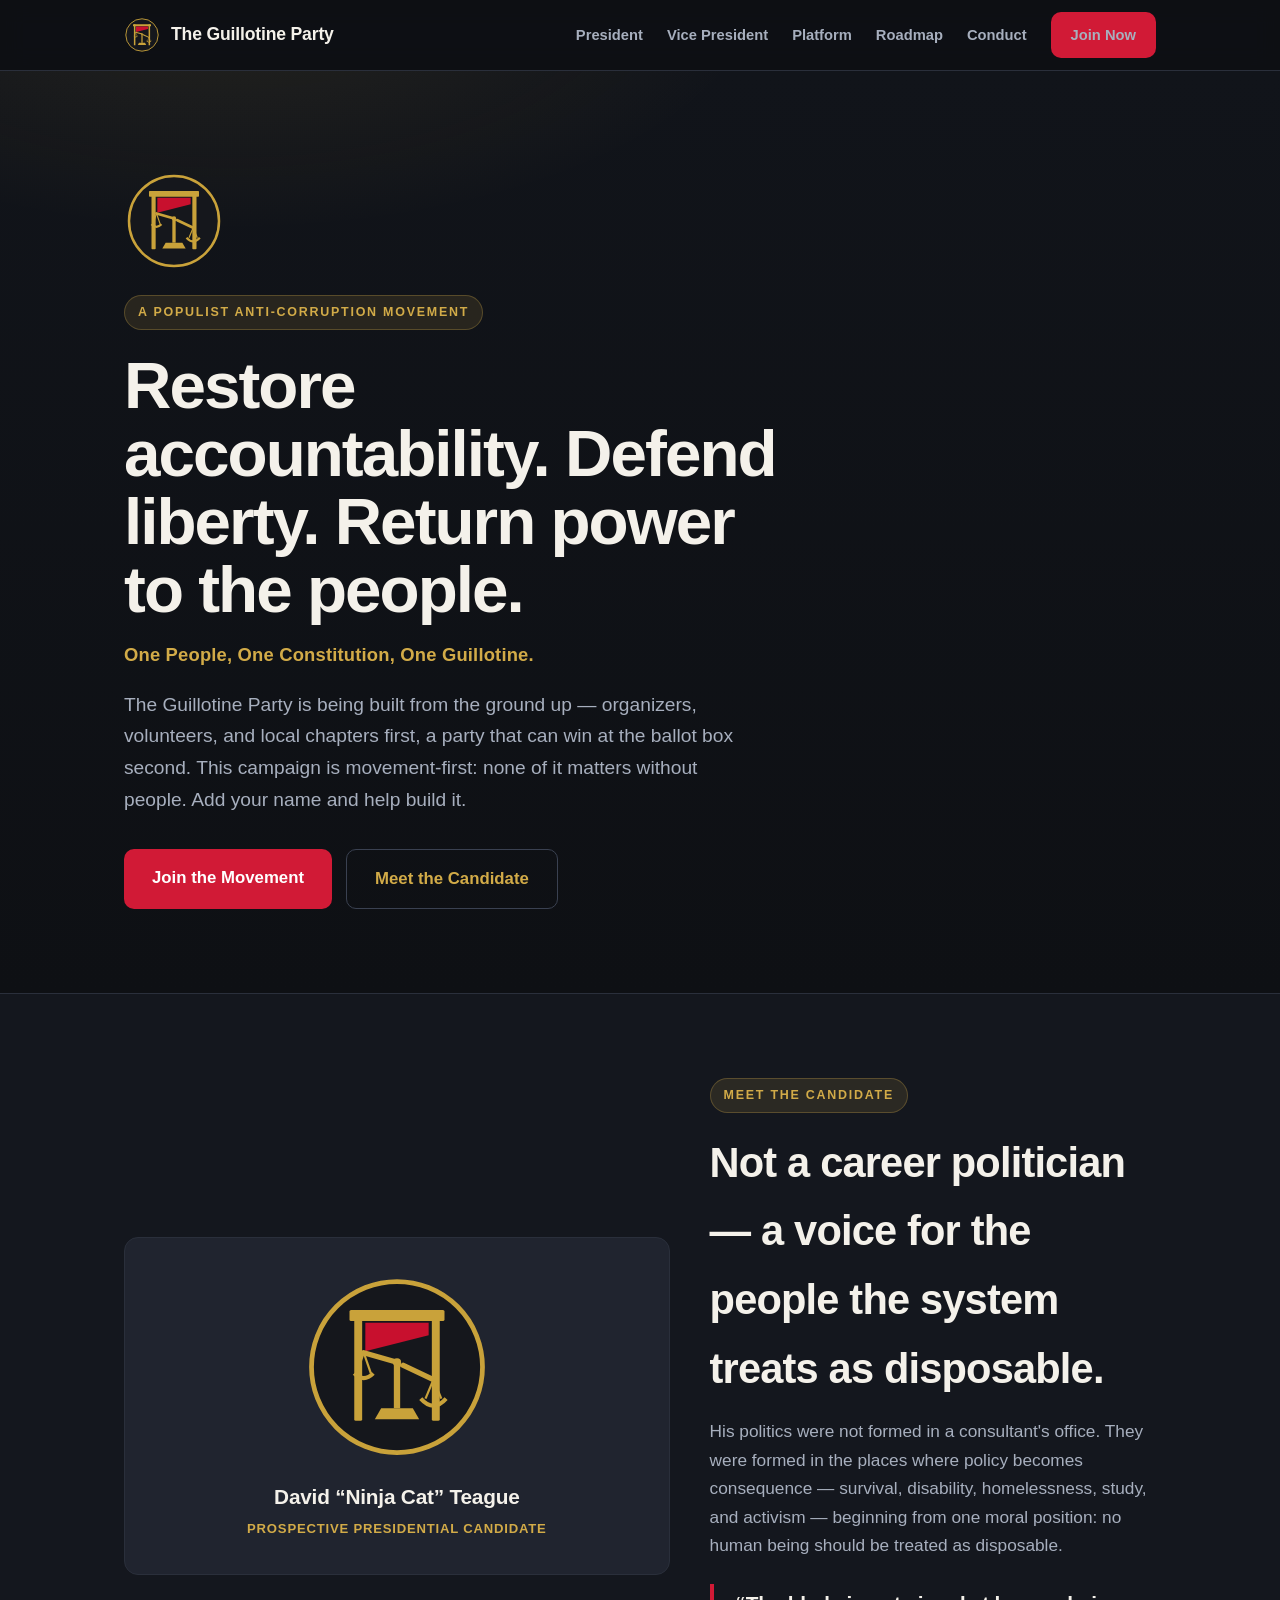
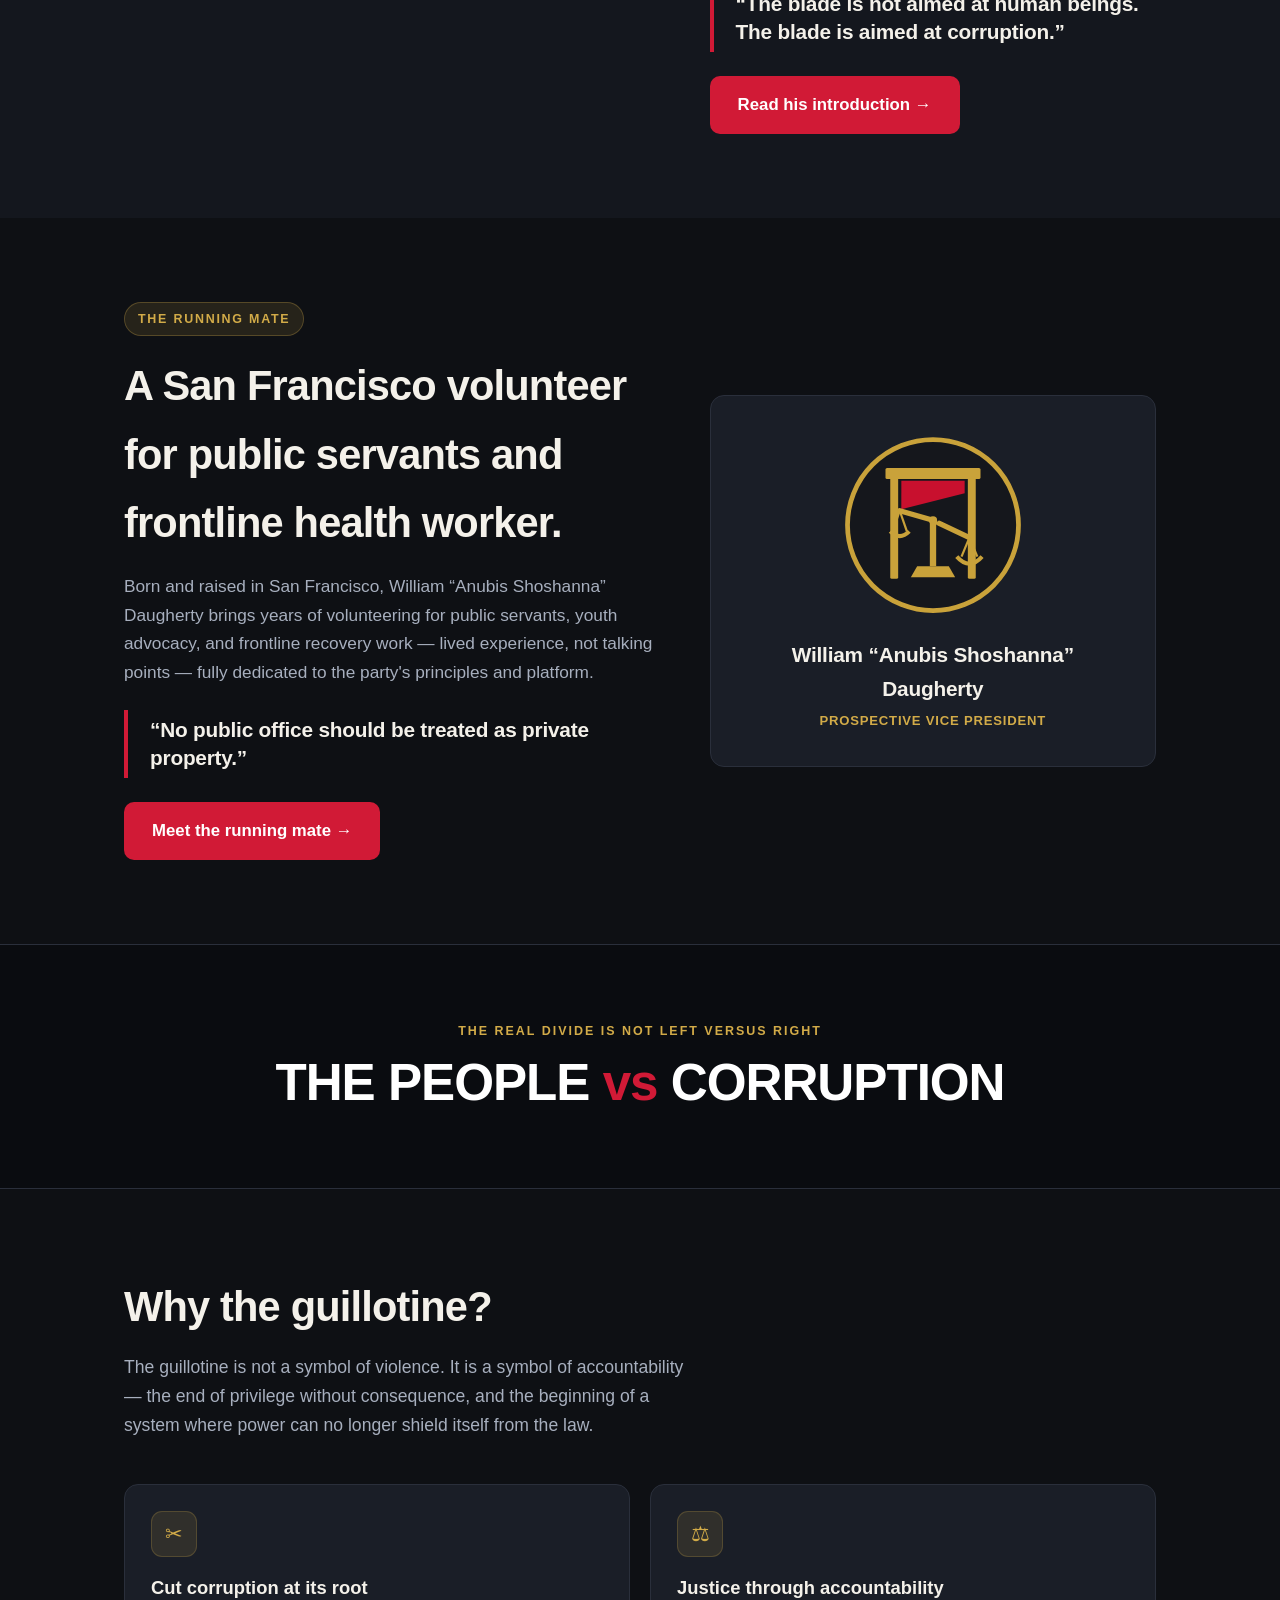
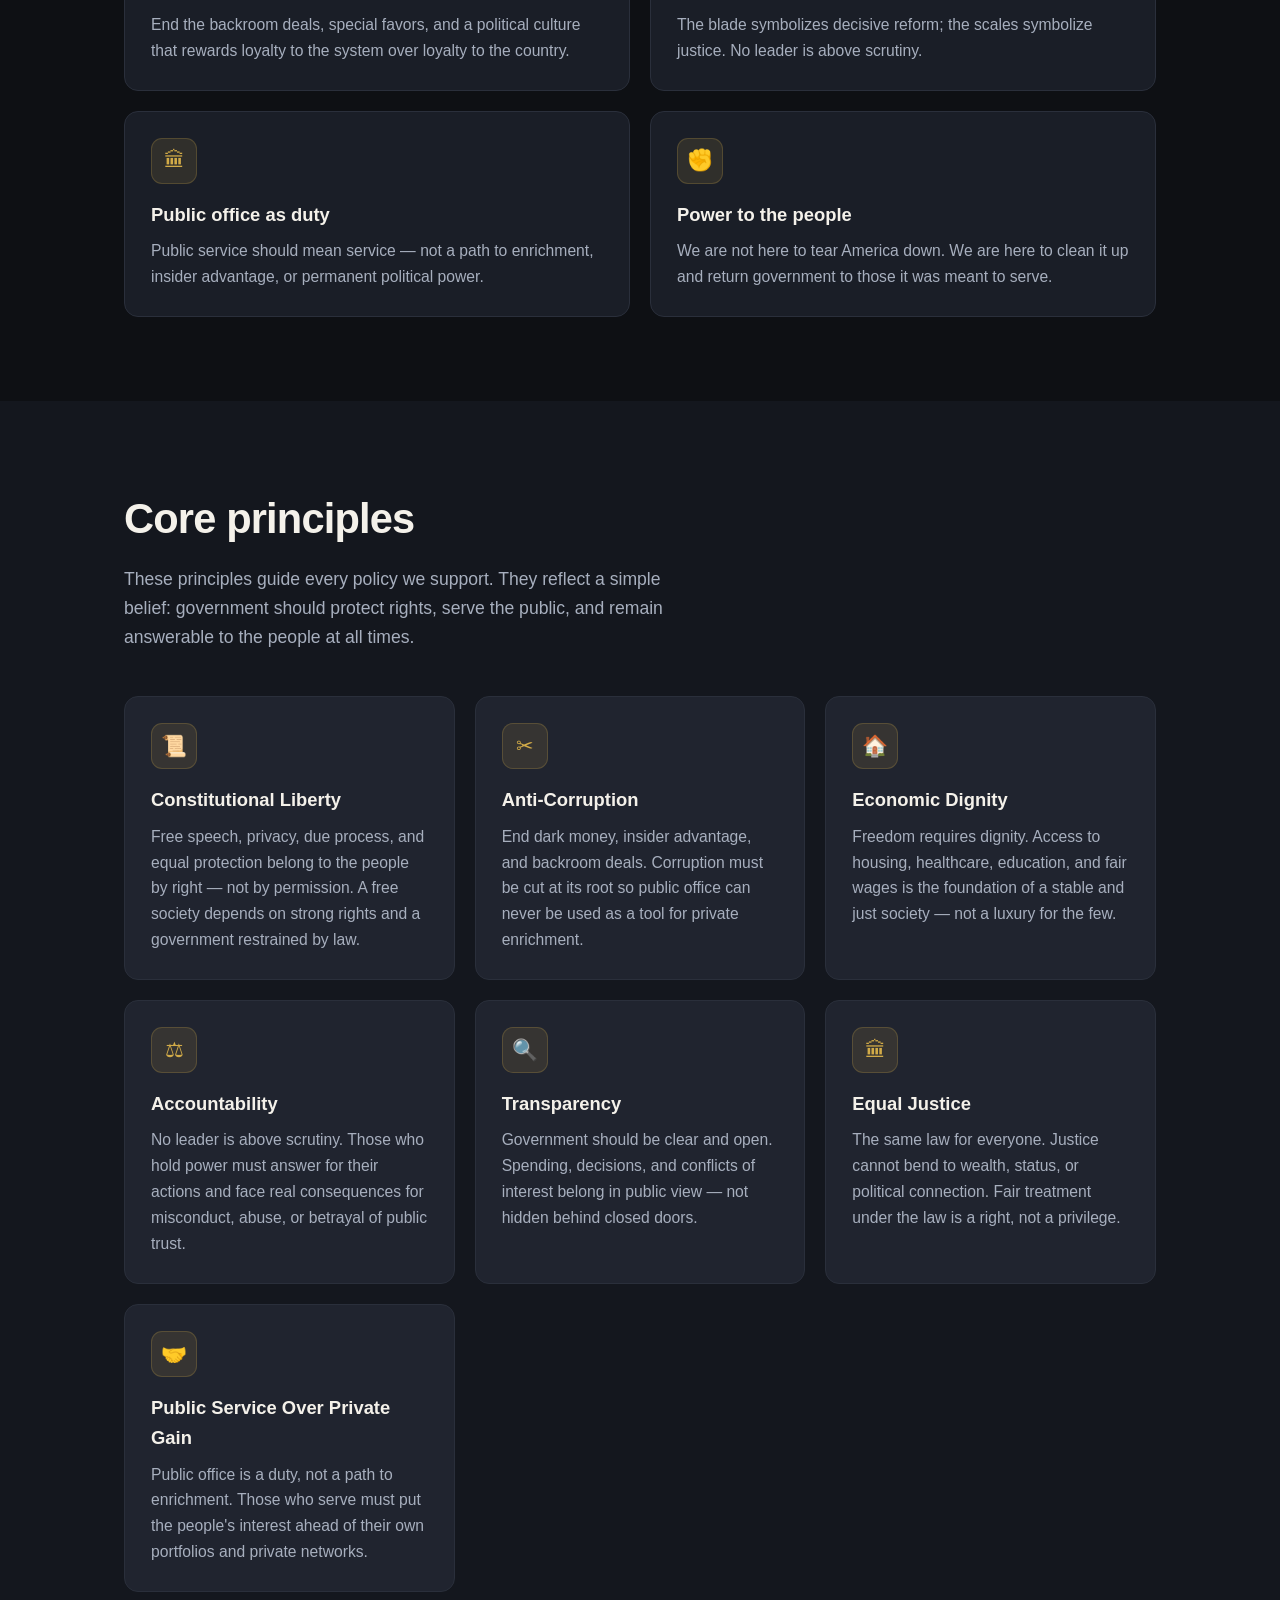
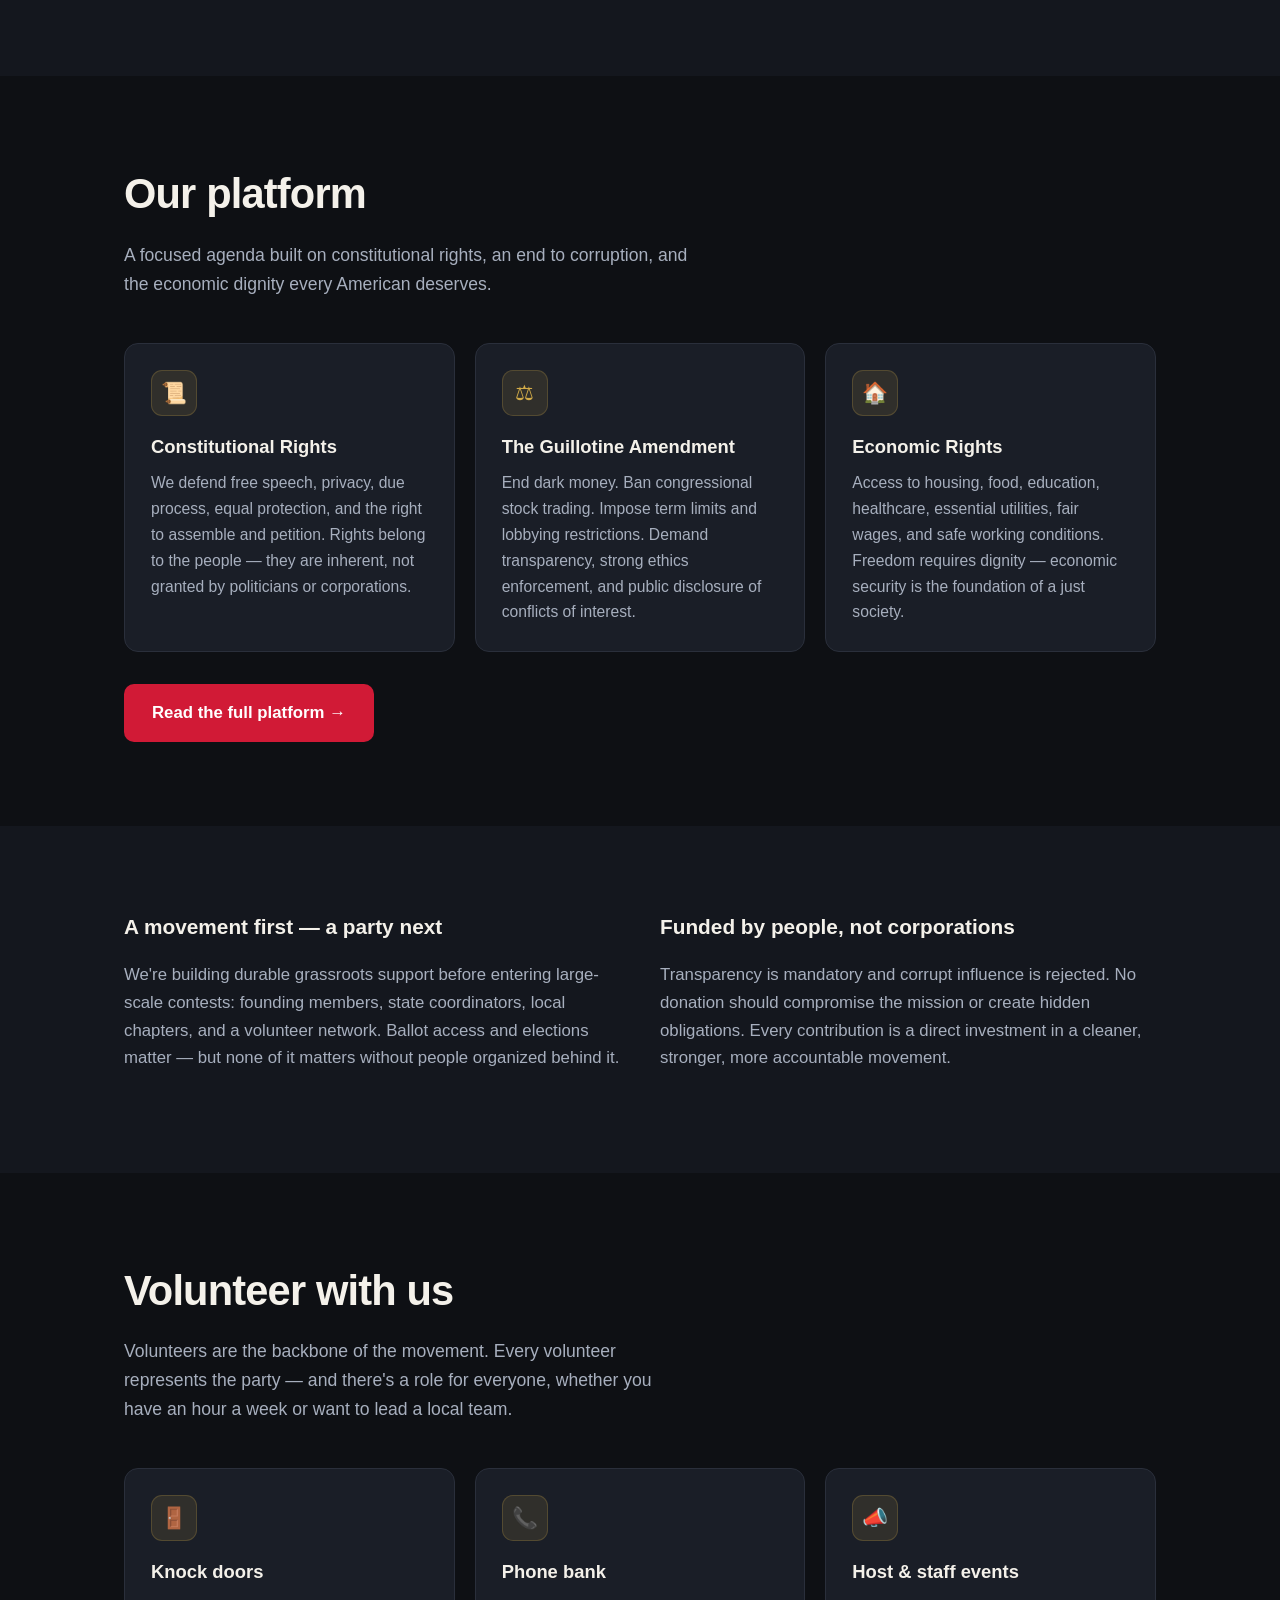
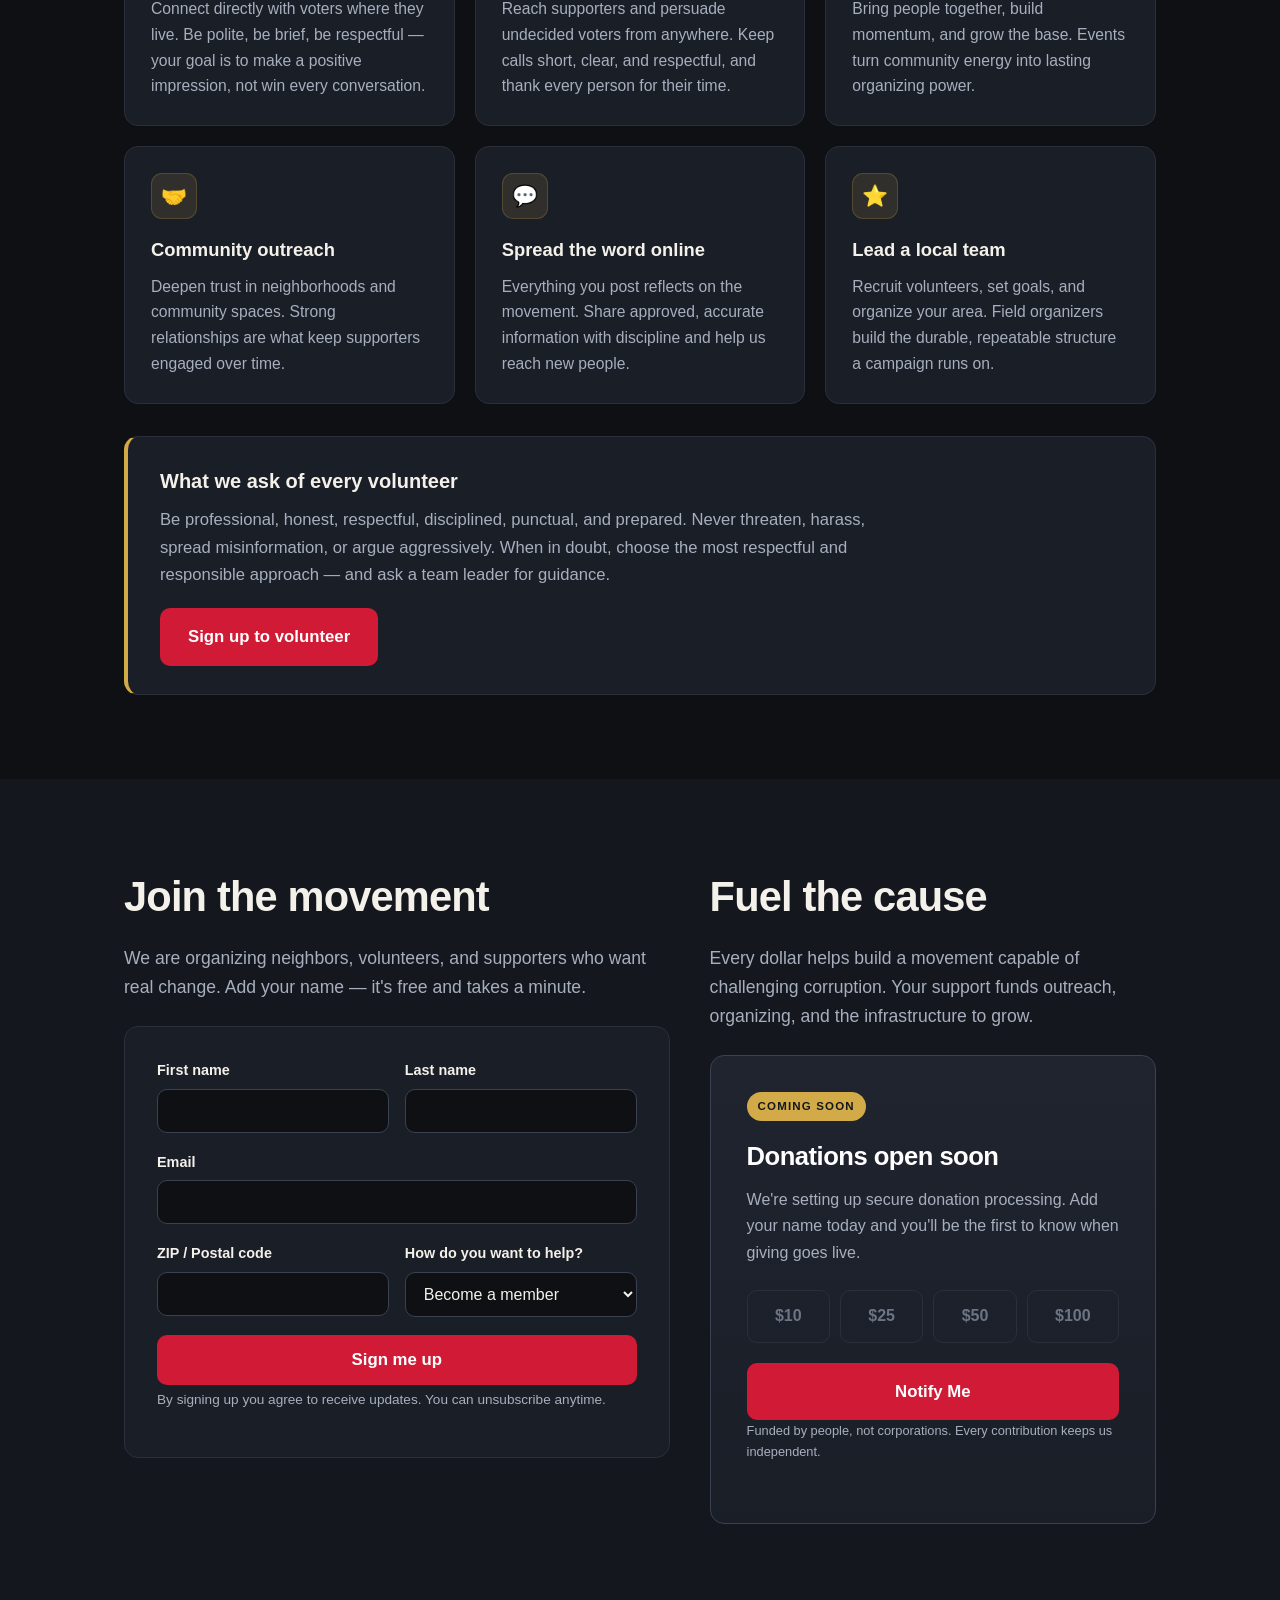
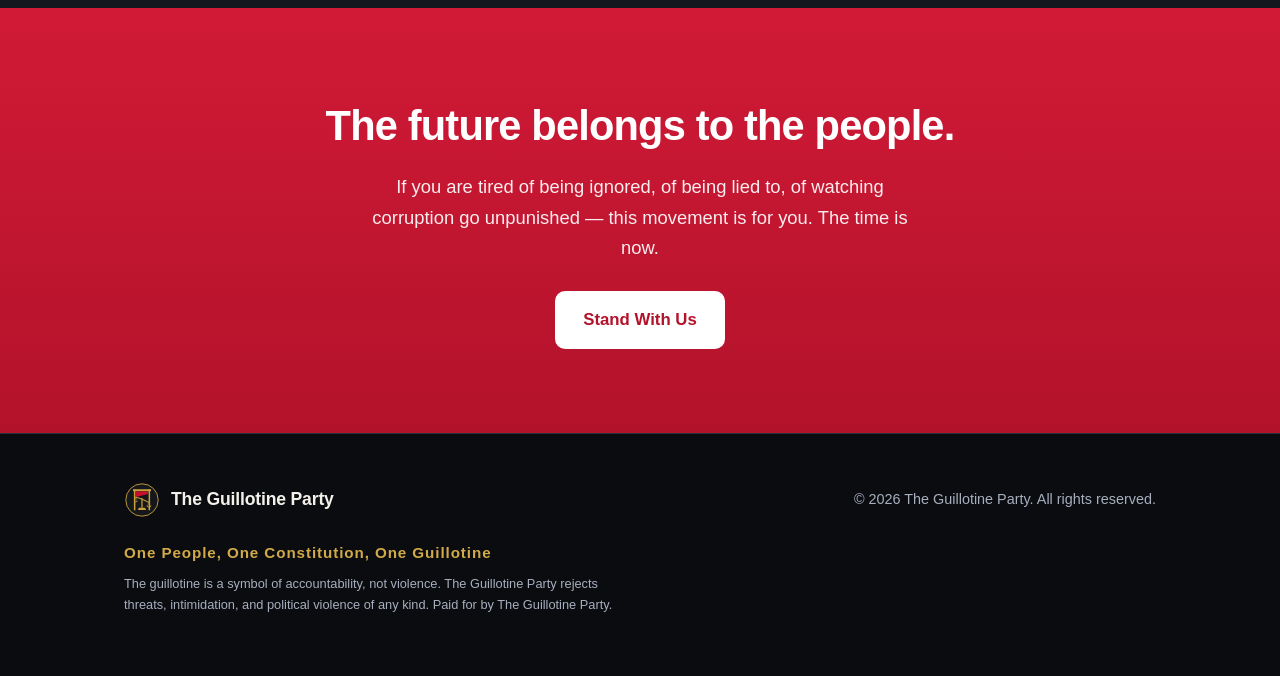
==== index.html @ 25546a57 "Add files via upload" ====
<!DOCTYPE html>
<html lang="en">
<head>
<meta charset="UTF-8" />
<meta name="viewport" content="width=device-width, initial-scale=1.0" />
<title>The Guillotine Party — The People vs Corruption</title>
<meta name="description" content="The Guillotine Party: restoring accountability, liberty, and justice. Join the movement and support the cause." />
<link rel="icon" type="image/svg+xml" href="logo.svg" />
<link rel="stylesheet" href="styles.css" />
</head>
<body>

<header>
  <div class="wrap nav">
    <a href="#top" class="brand"><img class="mark-img" src="logo.png" alt="" onerror="this.onerror=null;this.src='logo.svg'" /> The Guillotine Party</a>
    <nav class="nav-links">
      <a href="candidate.html">President</a>
      <a href="vp.html">Vice President</a>
      <a href="platform.html">Platform</a>
      <a href="roadmap.html">Roadmap</a>
      <a href="conduct.html">Conduct</a>
      <a href="#join" class="btn btn-primary">Join Now</a>
    </nav>
  </div>
</header>

<main id="top">

  <section class="hero">
    <div class="wrap">
      <img class="hero-logo" src="logo.png" alt="The Guillotine Party emblem: guillotine and broken scales of justice" onerror="this.onerror=null;this.src='logo.svg'" />
      <span class="eyebrow">A populist anti-corruption movement</span>
      <h1>Restore accountability. Defend liberty. Return power to the people.</h1>
      <p class="motto">One People, One Constitution, One Guillotine.</p>
      <p class="lead">The Guillotine Party is being built from the ground up — organizers, volunteers, and local chapters first, a party that can win at the ballot box second. This campaign is movement-first: none of it matters without people. Add your name and help build it.</p>
      <div class="hero-actions">
        <a href="#join" class="btn btn-primary btn-lg">Join the Movement</a>
        <a href="candidate.html" class="btn btn-ghost btn-lg">Meet the Candidate</a>
      </div>
    </div>
  </section>

  <section id="candidate" class="alt">
    <div class="wrap split" style="align-items: center;">
      <div class="cand-portrait">
        <img src="logo.png" alt="The Guillotine Party emblem" class="cand-emblem" onerror="this.onerror=null;this.src='logo.svg'" />
        <div class="cand-name">David &ldquo;Ninja Cat&rdquo; Teague</div>
        <div class="cand-role">Prospective Presidential Candidate</div>
      </div>
      <div>
        <span class="eyebrow">Meet the candidate</span>
        <h2 style="font-size: clamp(1.8rem,4vw,2.6rem); letter-spacing:-0.02em; margin:16px 0 14px;">Not a career politician — a voice for the people the system treats as disposable.</h2>
        <p style="color:var(--muted); font-size:1.08rem; margin:0 0 18px;">His politics were not formed in a consultant's office. They were formed in the places where policy becomes consequence — survival, disability, homelessness, study, and activism — beginning from one moral position: no human being should be treated as disposable.</p>
        <div class="pull">&ldquo;The blade is not aimed at human beings. The blade is aimed at corruption.&rdquo;</div>
        <a href="candidate.html" class="btn btn-primary btn-lg">Read his introduction →</a>
      </div>
    </div>
  </section>

  <section id="runningmate">
    <div class="wrap split" style="align-items: center;">
      <div>
        <span class="eyebrow">The running mate</span>
        <h2 style="font-size: clamp(1.8rem,4vw,2.6rem); letter-spacing:-0.02em; margin:16px 0 14px;">A San Francisco volunteer for public servants and frontline health worker.</h2>
        <p style="color:var(--muted); font-size:1.08rem; margin:0 0 18px;">Born and raised in San Francisco, William &ldquo;Anubis Shoshanna&rdquo; Daugherty brings years of volunteering for public servants, youth advocacy, and frontline recovery work — lived experience, not talking points — fully dedicated to the party's principles and platform.</p>
        <div class="pull">&ldquo;No public office should be treated as private property.&rdquo;</div>
        <a href="vp.html" class="btn btn-primary btn-lg">Meet the running mate →</a>
      </div>
      <div class="cand-portrait">
        <img src="logo.png" alt="The Guillotine Party emblem" class="cand-emblem" onerror="this.onerror=null;this.src='logo.svg'" />
        <div class="cand-name">William &ldquo;Anubis Shoshanna&rdquo; Daugherty</div>
        <div class="cand-role">Prospective Vice President</div>
      </div>
    </div>
  </section>

  <section class="quote-band">
    <div class="wrap">
      <div class="small">The real divide is not left versus right</div>
      <h2>THE PEOPLE <span class="accent">vs</span> CORRUPTION</h2>
    </div>
  </section>

  <section id="about">
    <div class="wrap">
      <div class="section-head">
        <h2>Why the guillotine?</h2>
        <p>The guillotine is not a symbol of violence. It is a symbol of accountability — the end of privilege without consequence, and the beginning of a system where power can no longer shield itself from the law.</p>
      </div>
      <div class="grid cols2">
        <div class="card"><div class="icon">✂</div><h3>Cut corruption at its root</h3><p>End the backroom deals, special favors, and a political culture that rewards loyalty to the system over loyalty to the country.</p></div>
        <div class="card"><div class="icon">⚖</div><h3>Justice through accountability</h3><p>The blade symbolizes decisive reform; the scales symbolize justice. No leader is above scrutiny.</p></div>
        <div class="card"><div class="icon">🏛</div><h3>Public office as duty</h3><p>Public service should mean service — not a path to enrichment, insider advantage, or permanent political power.</p></div>
        <div class="card"><div class="icon">✊</div><h3>Power to the people</h3><p>We are not here to tear America down. We are here to clean it up and return government to those it was meant to serve.</p></div>
      </div>
    </div>
  </section>

  <section id="principles" class="alt">
    <div class="wrap">
      <div class="section-head">
        <h2>Core principles</h2>
        <p>These principles guide every policy we support. They reflect a simple belief: government should protect rights, serve the public, and remain answerable to the people at all times.</p>
      </div>
      <div class="grid">
        <div class="card">
          <div class="icon">📜</div>
          <h3>Constitutional Liberty</h3>
          <p>Free speech, privacy, due process, and equal protection belong to the people by right — not by permission. A free society depends on strong rights and a government restrained by law.</p>
        </div>
        <div class="card">
          <div class="icon">✂</div>
          <h3>Anti-Corruption</h3>
          <p>End dark money, insider advantage, and backroom deals. Corruption must be cut at its root so public office can never be used as a tool for private enrichment.</p>
        </div>
        <div class="card">
          <div class="icon">🏠</div>
          <h3>Economic Dignity</h3>
          <p>Freedom requires dignity. Access to housing, healthcare, education, and fair wages is the foundation of a stable and just society — not a luxury for the few.</p>
        </div>
        <div class="card">
          <div class="icon">⚖</div>
          <h3>Accountability</h3>
          <p>No leader is above scrutiny. Those who hold power must answer for their actions and face real consequences for misconduct, abuse, or betrayal of public trust.</p>
        </div>
        <div class="card">
          <div class="icon">🔍</div>
          <h3>Transparency</h3>
          <p>Government should be clear and open. Spending, decisions, and conflicts of interest belong in public view — not hidden behind closed doors.</p>
        </div>
        <div class="card">
          <div class="icon">🏛</div>
          <h3>Equal Justice</h3>
          <p>The same law for everyone. Justice cannot bend to wealth, status, or political connection. Fair treatment under the law is a right, not a privilege.</p>
        </div>
        <div class="card">
          <div class="icon">🤝</div>
          <h3>Public Service Over Private Gain</h3>
          <p>Public office is a duty, not a path to enrichment. Those who serve must put the people's interest ahead of their own portfolios and private networks.</p>
        </div>
      </div>
    </div>
  </section>

  <section id="platform">
    <div class="wrap">
      <div class="section-head">
        <h2>Our platform</h2>
        <p>A focused agenda built on constitutional rights, an end to corruption, and the economic dignity every American deserves.</p>
      </div>
      <div class="grid">
        <div class="card">
          <div class="icon">📜</div>
          <h3>Constitutional Rights</h3>
          <p>We defend free speech, privacy, due process, equal protection, and the right to assemble and petition. Rights belong to the people — they are inherent, not granted by politicians or corporations.</p>
        </div>
        <div class="card">
          <div class="icon">⚖</div>
          <h3>The Guillotine Amendment</h3>
          <p>End dark money. Ban congressional stock trading. Impose term limits and lobbying restrictions. Demand transparency, strong ethics enforcement, and public disclosure of conflicts of interest.</p>
        </div>
        <div class="card">
          <div class="icon">🏠</div>
          <h3>Economic Rights</h3>
          <p>Access to housing, food, education, healthcare, essential utilities, fair wages, and safe working conditions. Freedom requires dignity — economic security is the foundation of a just society.</p>
        </div>
      </div>
      <div style="margin-top: 32px;">
        <a href="platform.html" class="btn btn-primary btn-lg">Read the full platform →</a>
      </div>
    </div>
  </section>

  <section class="alt">
    <div class="wrap">
      <div class="lead-grid">
        <div>
          <h3>A movement first — a party next</h3>
          <p>We're building durable grassroots support before entering large-scale contests: founding members, state coordinators, local chapters, and a volunteer network. Ballot access and elections matter — but none of it matters without people organized behind it.</p>
        </div>
        <div>
          <h3>Funded by people, not corporations</h3>
          <p>Transparency is mandatory and corrupt influence is rejected. No donation should compromise the mission or create hidden obligations. Every contribution is a direct investment in a cleaner, stronger, more accountable movement.</p>
        </div>
      </div>
    </div>
  </section>

  <section id="volunteer">
    <div class="wrap">
      <div class="section-head">
        <h2>Volunteer with us</h2>
        <p>Volunteers are the backbone of the movement. Every volunteer represents the party — and there's a role for everyone, whether you have an hour a week or want to lead a local team.</p>
      </div>
      <div class="grid">
        <div class="card">
          <div class="icon">🚪</div>
          <h3>Knock doors</h3>
          <p>Connect directly with voters where they live. Be polite, be brief, be respectful — your goal is to make a positive impression, not win every conversation.</p>
        </div>
        <div class="card">
          <div class="icon">📞</div>
          <h3>Phone bank</h3>
          <p>Reach supporters and persuade undecided voters from anywhere. Keep calls short, clear, and respectful, and thank every person for their time.</p>
        </div>
        <div class="card">
          <div class="icon">📣</div>
          <h3>Host & staff events</h3>
          <p>Bring people together, build momentum, and grow the base. Events turn community energy into lasting organizing power.</p>
        </div>
        <div class="card">
          <div class="icon">🤝</div>
          <h3>Community outreach</h3>
          <p>Deepen trust in neighborhoods and community spaces. Strong relationships are what keep supporters engaged over time.</p>
        </div>
        <div class="card">
          <div class="icon">💬</div>
          <h3>Spread the word online</h3>
          <p>Everything you post reflects on the movement. Share approved, accurate information with discipline and help us reach new people.</p>
        </div>
        <div class="card">
          <div class="icon">⭐</div>
          <h3>Lead a local team</h3>
          <p>Recruit volunteers, set goals, and organize your area. Field organizers build the durable, repeatable structure a campaign runs on.</p>
        </div>
      </div>
      <div class="callout">
        <h3>What we ask of every volunteer</h3>
        <p>Be professional, honest, respectful, disciplined, punctual, and prepared. Never threaten, harass, spread misinformation, or argue aggressively. When in doubt, choose the most respectful and responsible approach — and ask a team leader for guidance.</p>
        <a href="#join" class="btn btn-primary btn-lg">Sign up to volunteer</a>
      </div>
    </div>
  </section>

  <section id="join" class="alt">
    <div class="wrap split">

      <div>
        <div class="section-head" style="margin-bottom: 24px;">
          <h2>Join the movement</h2>
          <p>We are organizing neighbors, volunteers, and supporters who want real change. Add your name — it's free and takes a minute.</p>
        </div>
        <form class="form-card" id="signupForm" action="https://formspree.io/f/your-form-id" method="POST">
          <div class="row2">
            <div class="field">
              <label for="firstName">First name</label>
              <input id="firstName" name="firstName" type="text" required />
            </div>
            <div class="field">
              <label for="lastName">Last name</label>
              <input id="lastName" name="lastName" type="text" required />
            </div>
          </div>
          <div class="field">
            <label for="email">Email</label>
            <input id="email" name="email" type="email" required />
          </div>
          <div class="row2">
            <div class="field">
              <label for="zip">ZIP / Postal code</label>
              <input id="zip" name="zip" type="text" />
            </div>
            <div class="field">
              <label for="involvement">How do you want to help?</label>
              <select id="involvement" name="involvement">
                <option value="member">Become a member</option>
                <option value="volunteer">Volunteer</option>
                <option value="organizer">Organize locally</option>
                <option value="candidate">Run as a candidate</option>
                <option value="updates">Just keep me updated</option>
              </select>
            </div>
          </div>
          <button type="submit" class="btn btn-primary btn-lg" style="width:100%;">Sign me up</button>
          <p class="form-note">By signing up you agree to receive updates. You can unsubscribe anytime.</p>
          <div class="success" id="formSuccess">✓ Thanks for joining the movement! We'll be in touch soon.</div>
        </form>
      </div>

      <div id="donate">
        <div class="section-head" style="margin-bottom: 24px;">
          <h2>Fuel the cause</h2>
          <p>Every dollar helps build a movement capable of challenging corruption. Your support funds outreach, organizing, and the infrastructure to grow.</p>
        </div>
        <div class="donate-panel">
          <span class="soon-badge">Coming soon</span>
          <h3>Donations open soon</h3>
          <p>We're setting up secure donation processing. Add your name today and you'll be the first to know when giving goes live.</p>
          <div class="amounts">
            <span>$10</span>
            <span>$25</span>
            <span>$50</span>
            <span>$100</span>
          </div>
          <a href="#join" class="btn btn-primary btn-lg">Notify Me</a>
          <p class="donate-small">Funded by people, not corporations. Every contribution keeps us independent.</p>
        </div>
      </div>

    </div>
  </section>

  <section class="band">
    <div class="wrap">
      <h2>The future belongs to the people.</h2>
      <p>If you are tired of being ignored, of being lied to, of watching corruption go unpunished — this movement is for you. The time is now.</p>
      <a href="#join" class="btn btn-primary btn-lg">Stand With Us</a>
    </div>
  </section>

</main>

<footer>
  <div class="wrap">
    <div class="foot">
      <a href="#top" class="brand" style="text-decoration:none;"><img class="mark-img" src="logo.png" alt="" onerror="this.onerror=null;this.src='logo.svg'" /> The Guillotine Party</a>
      <div>© <span id="year"></span> The Guillotine Party. All rights reserved.</div>
    </div>
    <p class="official-line">One People, One Constitution, One Guillotine</p>
    <p class="disclaimer">The guillotine is a symbol of accountability, not violence. The Guillotine Party rejects threats, intimidation, and political violence of any kind. Paid for by The Guillotine Party.</p>
  </div>
</footer>

<script>
  document.getElementById('year').textContent = new Date().getFullYear();
  var form = document.getElementById('signupForm');
  form.addEventListener('submit', function (e) {
    if (form.action.indexOf('your-form-id') !== -1) {
      e.preventDefault();
      document.getElementById('formSuccess').style.display = 'block';
      form.reset();
    }
  });
</script>

</body>
</html>
---- styles.css ----
:root {
  --bg: #0e1014;
  --bg-alt: #14171e;
  --surface: #1a1e27;
  --surface-2: #20242f;
  --ink: #f4f1ea;
  --muted: #a7afbe;
  --accent: #d11a36;
  --accent-dark: #b3122b;
  --gold: #d2ab48;
  --gold-soft: rgba(210, 171, 72, 0.12);
  --red-soft: rgba(209, 26, 54, 0.14);
  --border: #2a2f3b;
  --border-strong: #3a4151;
  --radius: 14px;
  --shadow: 0 18px 50px rgba(0, 0, 0, 0.5);
  --maxw: 1080px;
  font-family: -apple-system, BlinkMacSystemFont, "Segoe UI", Roboto, Helvetica, Arial, sans-serif;
}
* { box-sizing: border-box; }
html { scroll-behavior: smooth; }
body { margin: 0; color: var(--ink); background: var(--bg); line-height: 1.65; -webkit-font-smoothing: antialiased; }
a { color: inherit; }
.wrap { max-width: var(--maxw); margin: 0 auto; padding: 0 24px; }

/* Header */
header { position: sticky; top: 0; z-index: 50; background: rgba(14, 16, 20, 0.82); backdrop-filter: saturate(160%) blur(12px); border-bottom: 1px solid var(--border); }
.nav { display: flex; align-items: center; justify-content: space-between; height: 70px; }
.brand { display: flex; align-items: center; gap: 11px; font-weight: 800; letter-spacing: -0.01em; font-size: 1.1rem; text-decoration: none; color: var(--ink); }
.mark-img { width: 36px; height: 36px; display: block; }
.nav-links { display: flex; gap: 24px; align-items: center; }
.nav-links a { text-decoration: none; color: var(--muted); font-weight: 600; font-size: 0.92rem; transition: color .15s ease; }
.nav-links a:hover { color: var(--ink); }
.nav-links a.active { color: var(--gold); }
.btn { display: inline-block; border: none; cursor: pointer; text-decoration: none; font-weight: 700; font-size: 0.95rem; padding: 11px 20px; border-radius: 10px; transition: transform .08s ease, background .15s ease, box-shadow .15s ease, border-color .15s ease, color .15s ease; }
.btn:active { transform: translateY(1px); }
.btn-primary { background: var(--accent); color: #fff; }
.btn-primary:hover { background: var(--accent-dark); box-shadow: 0 10px 26px rgba(209, 26, 54, 0.32); }
.btn-ghost { background: transparent; color: var(--gold); border: 1px solid var(--border-strong); }
.btn-ghost:hover { border-color: var(--gold); color: var(--gold); }
.btn-lg { padding: 15px 28px; font-size: 1.05rem; }
@media (max-width: 820px) { .nav-links a:not(.btn) { display: none; } }

/* Hero */
.hero { padding: 100px 0 84px; background: radial-gradient(900px 420px at 18% -10%, rgba(210,171,72,0.10), transparent 60%), linear-gradient(180deg, #11141a 0%, var(--bg) 100%); border-bottom: 1px solid var(--border); }
.eyebrow { display: inline-block; font-weight: 700; font-size: 0.78rem; letter-spacing: 0.14em; text-transform: uppercase; color: var(--gold); background: var(--gold-soft); border: 1px solid rgba(210,171,72,0.28); padding: 6px 13px; border-radius: 999px; }
.hero-logo { width: 100px; height: 100px; display: block; margin-bottom: 24px; }
.hero h1 { font-size: clamp(2.5rem, 6vw, 4.1rem); line-height: 1.04; letter-spacing: -0.03em; margin: 22px 0 16px; max-width: 18ch; }
.hero p.motto { font-weight: 800; font-size: 1.15rem; color: var(--gold); margin: 0 0 18px; letter-spacing: 0.01em; }
.hero p.lead { font-size: 1.2rem; color: var(--muted); max-width: 58ch; margin: 0 0 34px; }
.hero-actions { display: flex; gap: 14px; flex-wrap: wrap; }

/* Page hero (subpages) */
.page-hero { padding: 76px 0 60px; background: radial-gradient(800px 360px at 12% -20%, rgba(210,171,72,0.10), transparent 60%), linear-gradient(180deg, #11141a 0%, var(--bg) 100%); border-bottom: 1px solid var(--border); }
.page-hero .eyebrow { margin-bottom: 16px; }
.page-hero h1 { font-size: clamp(2.1rem, 5vw, 3.3rem); line-height: 1.07; letter-spacing: -0.03em; margin: 0 0 14px; max-width: 20ch; }
.page-hero p { font-size: 1.15rem; color: var(--muted); max-width: 62ch; margin: 0; }
.crumb { font-size: 0.9rem; color: var(--muted); margin-bottom: 18px; }
.crumb a { color: var(--gold); text-decoration: none; font-weight: 600; }
.crumb a:hover { text-decoration: underline; }

/* Sections */
section { padding: 84px 0; }
.section-head { max-width: 64ch; margin-bottom: 44px; }
.section-head h2 { font-size: clamp(1.8rem, 4vw, 2.6rem); letter-spacing: -0.02em; margin: 0 0 12px; }
.section-head p { color: var(--muted); font-size: 1.1rem; margin: 0; }
.alt { background: var(--bg-alt); }

/* Banner quote */
.quote-band { background: #0a0c10; border-top: 1px solid var(--border); border-bottom: 1px solid var(--border); color: #fff; text-align: center; padding: 76px 0; }
.quote-band .small { color: var(--gold); font-weight: 700; letter-spacing: 0.16em; text-transform: uppercase; font-size: 0.78rem; }
.quote-band h2 { font-size: clamp(2rem, 5vw, 3.2rem); letter-spacing: -0.02em; margin: 14px 0 0; line-height: 1.1; }
.quote-band .accent { color: var(--accent); }

/* Cards / grids */
.grid { display: grid; grid-template-columns: repeat(3, 1fr); gap: 20px; }
.grid.cols2 { grid-template-columns: repeat(2, 1fr); }
@media (max-width: 820px) { .grid, .grid.cols2 { grid-template-columns: 1fr; } }
.card { background: var(--surface); border: 1px solid var(--border); border-radius: var(--radius); padding: 26px; transition: box-shadow .2s ease, transform .2s ease, border-color .2s ease; }
.alt .card { background: var(--surface-2); }
.card:hover { box-shadow: var(--shadow); transform: translateY(-3px); border-color: var(--border-strong); }
.card .icon { width: 46px; height: 46px; border-radius: 11px; background: var(--gold-soft); color: var(--gold); display: grid; place-items: center; font-size: 1.3rem; margin-bottom: 16px; border: 1px solid rgba(210,171,72,0.22); }
.card h3 { margin: 0 0 8px; font-size: 1.15rem; }
.card p { margin: 0; color: var(--muted); font-size: 0.98rem; }

/* Phases (roadmap) */
.phase { display: grid; grid-template-columns: 60px 1fr; gap: 22px; padding: 30px 0; border-top: 1px solid var(--border); max-width: 820px; }
.phase:first-child { border-top: none; padding-top: 6px; }
.phase .num { width: 56px; height: 56px; border-radius: 13px; background: var(--accent); color: #fff; display: grid; place-items: center; font-weight: 800; font-size: 1.25rem; }
.phase .when { color: var(--gold); font-weight: 700; font-size: 0.82rem; text-transform: uppercase; letter-spacing: 0.07em; margin: 0 0 4px; }
.phase h3 { margin: 0 0 12px; font-size: 1.3rem; letter-spacing: -0.01em; }
@media (max-width: 560px) { .phase { grid-template-columns: 1fr; gap: 12px; } }

/* Reject / standards lists */
.reject { list-style: none; margin: 0; padding: 0; display: grid; gap: 12px; }
.reject li { position: relative; padding: 14px 16px 14px 46px; background: var(--surface); border: 1px solid var(--border); border-left: 4px solid var(--accent); border-radius: 10px; font-weight: 600; font-size: 1.04rem; }
.reject li::before { content: "\2715"; position: absolute; left: 16px; top: 50%; transform: translateY(-50%); color: var(--accent); font-weight: 800; }
.affirm { list-style: none; margin: 0; padding: 0; display: grid; gap: 10px; }
.affirm li { position: relative; padding-left: 30px; font-size: 1.04rem; color: var(--ink); }
.affirm li::before { content: "\2713"; position: absolute; left: 0; top: 0; color: #4cc77f; font-weight: 800; }

/* Experience timeline */
.timeline { border-left: 2px solid var(--border-strong); margin: 4px 0 0; padding: 0; max-width: 760px; }
.timeline .job { position: relative; padding: 0 0 28px 28px; }
.timeline .job:last-child { padding-bottom: 0; }
.timeline .job::before { content: ""; position: absolute; left: -8px; top: 5px; width: 13px; height: 13px; border-radius: 50%; background: var(--accent); box-shadow: 0 0 0 3px var(--bg); }
.alt .timeline .job::before { box-shadow: 0 0 0 3px var(--bg-alt); }
.timeline .role { font-weight: 700; font-size: 1.12rem; margin: 0; color: var(--ink); }
.timeline .org { font-weight: 600; color: var(--gold); }
.timeline .meta { color: var(--muted); font-size: 0.88rem; margin: 3px 0 8px; letter-spacing: 0.01em; }
.timeline .desc { color: var(--muted); font-size: 1.02rem; margin: 0; }

/* Candidate portrait */
.cand-portrait { text-align: center; background: var(--surface); border: 1px solid var(--border); border-radius: var(--radius); padding: 34px; }
.alt .cand-portrait { background: var(--surface-2); }
.cand-emblem { width: 190px; height: 190px; display: block; margin: 0 auto 18px; }
.cand-name { font-weight: 800; font-size: 1.3rem; letter-spacing: -0.01em; }
.cand-role { color: var(--gold); font-weight: 700; font-size: 0.82rem; letter-spacing: 0.06em; text-transform: uppercase; margin-top: 4px; }

/* Callout box */
.callout { margin-top: 32px; background: var(--surface); border: 1px solid var(--border); border-left: 4px solid var(--gold); border-radius: var(--radius); padding: 28px 32px; }
.alt .callout { background: var(--surface-2); }
.callout h3 { margin: 0 0 8px; font-size: 1.25rem; }
.callout p { margin: 0 0 20px; color: var(--muted); font-size: 1.04rem; max-width: 80ch; }

/* Pill list */
.pills { display: flex; flex-wrap: wrap; gap: 10px; }
.pills span { background: var(--surface); border: 1px solid var(--border-strong); border-radius: 999px; padding: 9px 16px; font-weight: 600; font-size: 0.95rem; }
.alt .pills span { background: var(--surface-2); }

/* Two-col text */
.lead-grid { display: grid; grid-template-columns: 1fr 1fr; gap: 40px; }
@media (max-width: 820px) { .lead-grid { grid-template-columns: 1fr; } }
.lead-grid p { color: var(--muted); font-size: 1.05rem; }
.lead-grid h3 { font-size: 1.3rem; margin: 0 0 10px; }

/* Policy prose (platform / candidate pages) */
.policy { max-width: 760px; }
.policy + .policy { margin-top: 18px; }
.policy h2 { font-size: clamp(1.6rem, 3.5vw, 2.2rem); letter-spacing: -0.02em; margin: 0 0 16px; }
.policy h3 { font-size: 1.2rem; margin: 28px 0 10px; }
.policy p { color: var(--muted); font-size: 1.06rem; margin: 0 0 16px; }
.policy .kicker { display: inline-block; font-weight: 700; font-size: 0.74rem; letter-spacing: 0.12em; text-transform: uppercase; color: var(--gold); margin-bottom: 10px; }
.kicker { display: inline-block; font-weight: 700; font-size: 0.74rem; letter-spacing: 0.12em; text-transform: uppercase; color: var(--gold); margin-bottom: 10px; }
.checklist { list-style: none; margin: 0 0 18px; padding: 0; display: grid; gap: 10px; }
.checklist li { position: relative; padding-left: 30px; color: var(--ink); font-size: 1.04rem; }
.checklist li::before { content: "\2696"; position: absolute; left: 0; top: -1px; color: var(--gold); font-size: 1rem; }
.pull { border-left: 4px solid var(--accent); padding: 6px 0 6px 22px; margin: 24px 0; font-size: 1.3rem; font-weight: 700; color: var(--ink); letter-spacing: -0.01em; line-height: 1.35; }

/* Split: Join + Donate */
.split { display: grid; grid-template-columns: 1.1fr 0.9fr; gap: 40px; align-items: start; }
@media (max-width: 900px) { .split { grid-template-columns: 1fr; } }

/* Form */
.form-card { background: var(--surface); border: 1px solid var(--border); border-radius: var(--radius); padding: 32px; }
.field { margin-bottom: 18px; }
.field label { display: block; font-weight: 600; font-size: 0.9rem; margin-bottom: 6px; }
.field input, .field select { width: 100%; padding: 12px 14px; border: 1px solid var(--border-strong); border-radius: 10px; font-size: 1rem; font-family: inherit; background: var(--bg); color: var(--ink); }
.field input::placeholder { color: #6c7585; }
.field input:focus, .field select:focus { outline: 2px solid var(--gold); outline-offset: 0; border-color: transparent; }
.row2 { display: grid; grid-template-columns: 1fr 1fr; gap: 16px; }
@media (max-width: 520px) { .row2 { grid-template-columns: 1fr; } }
.form-note { font-size: 0.85rem; color: var(--muted); margin-top: 4px; }
.success { display: none; background: rgba(76,199,127,0.12); border: 1px solid rgba(76,199,127,0.4); color: #6dd39a; padding: 14px 16px; border-radius: 10px; font-weight: 600; margin-top: 8px; }

/* Donate panel */
.donate-panel { background: linear-gradient(180deg, var(--surface-2), var(--surface)); color: #fff; border: 1px solid var(--border-strong); border-radius: var(--radius); padding: 36px; }
.donate-panel h3 { font-size: 1.6rem; margin: 0 0 10px; letter-spacing: -0.02em; }
.donate-panel p { color: var(--muted); margin: 0 0 24px; }
.amounts { display: flex; gap: 10px; flex-wrap: wrap; margin-bottom: 20px; }
.amounts a { flex: 1 1 auto; text-align: center; min-width: 70px; padding: 12px 8px; border: 1px solid var(--border-strong); border-radius: 10px; text-decoration: none; font-weight: 700; color: #fff; transition: background .15s ease; }
.amounts a:hover { background: rgba(255,255,255,0.08); }
.amounts span { flex: 1 1 auto; text-align: center; min-width: 70px; padding: 12px 8px; border: 1px solid var(--border); border-radius: 10px; font-weight: 700; color: #6c7585; }
.soon-badge { display: inline-block; background: var(--gold); color: #15171c; font-weight: 800; font-size: 0.72rem; letter-spacing: 0.1em; text-transform: uppercase; padding: 5px 11px; border-radius: 999px; margin-bottom: 14px; }
.donate-panel .btn-primary { width: 100%; text-align: center; }
.donate-small { font-size: 0.8rem; color: var(--muted); margin-top: 14px; }

/* CTA band */
.band { background: linear-gradient(180deg, var(--accent), var(--accent-dark)); color: #fff; text-align: center; }
.band h2 { font-size: clamp(1.8rem, 4vw, 2.6rem); margin: 0 0 12px; letter-spacing: -0.02em; }
.band p { color: rgba(255,255,255,0.92); font-size: 1.15rem; margin: 0 0 28px; max-width: 56ch; margin-left: auto; margin-right: auto; }
.band .btn-primary { background: #fff; color: var(--accent-dark); }
.band .btn-primary:hover { background: #f4f1ea; box-shadow: 0 10px 26px rgba(0,0,0,0.28); }

/* Footer */
footer { background: #0a0c10; border-top: 1px solid var(--border); padding: 48px 0; }
.foot { display: flex; justify-content: space-between; align-items: center; gap: 16px; flex-wrap: wrap; color: var(--muted); font-size: 0.9rem; }
.foot .brand { color: var(--ink); }
.official-line { color: var(--gold); font-weight: 700; letter-spacing: 0.06em; font-size: 0.95rem; margin: 22px 0 0; }
.disclaimer { color: var(--muted); font-size: 0.8rem; margin-top: 8px; max-width: 70ch; }
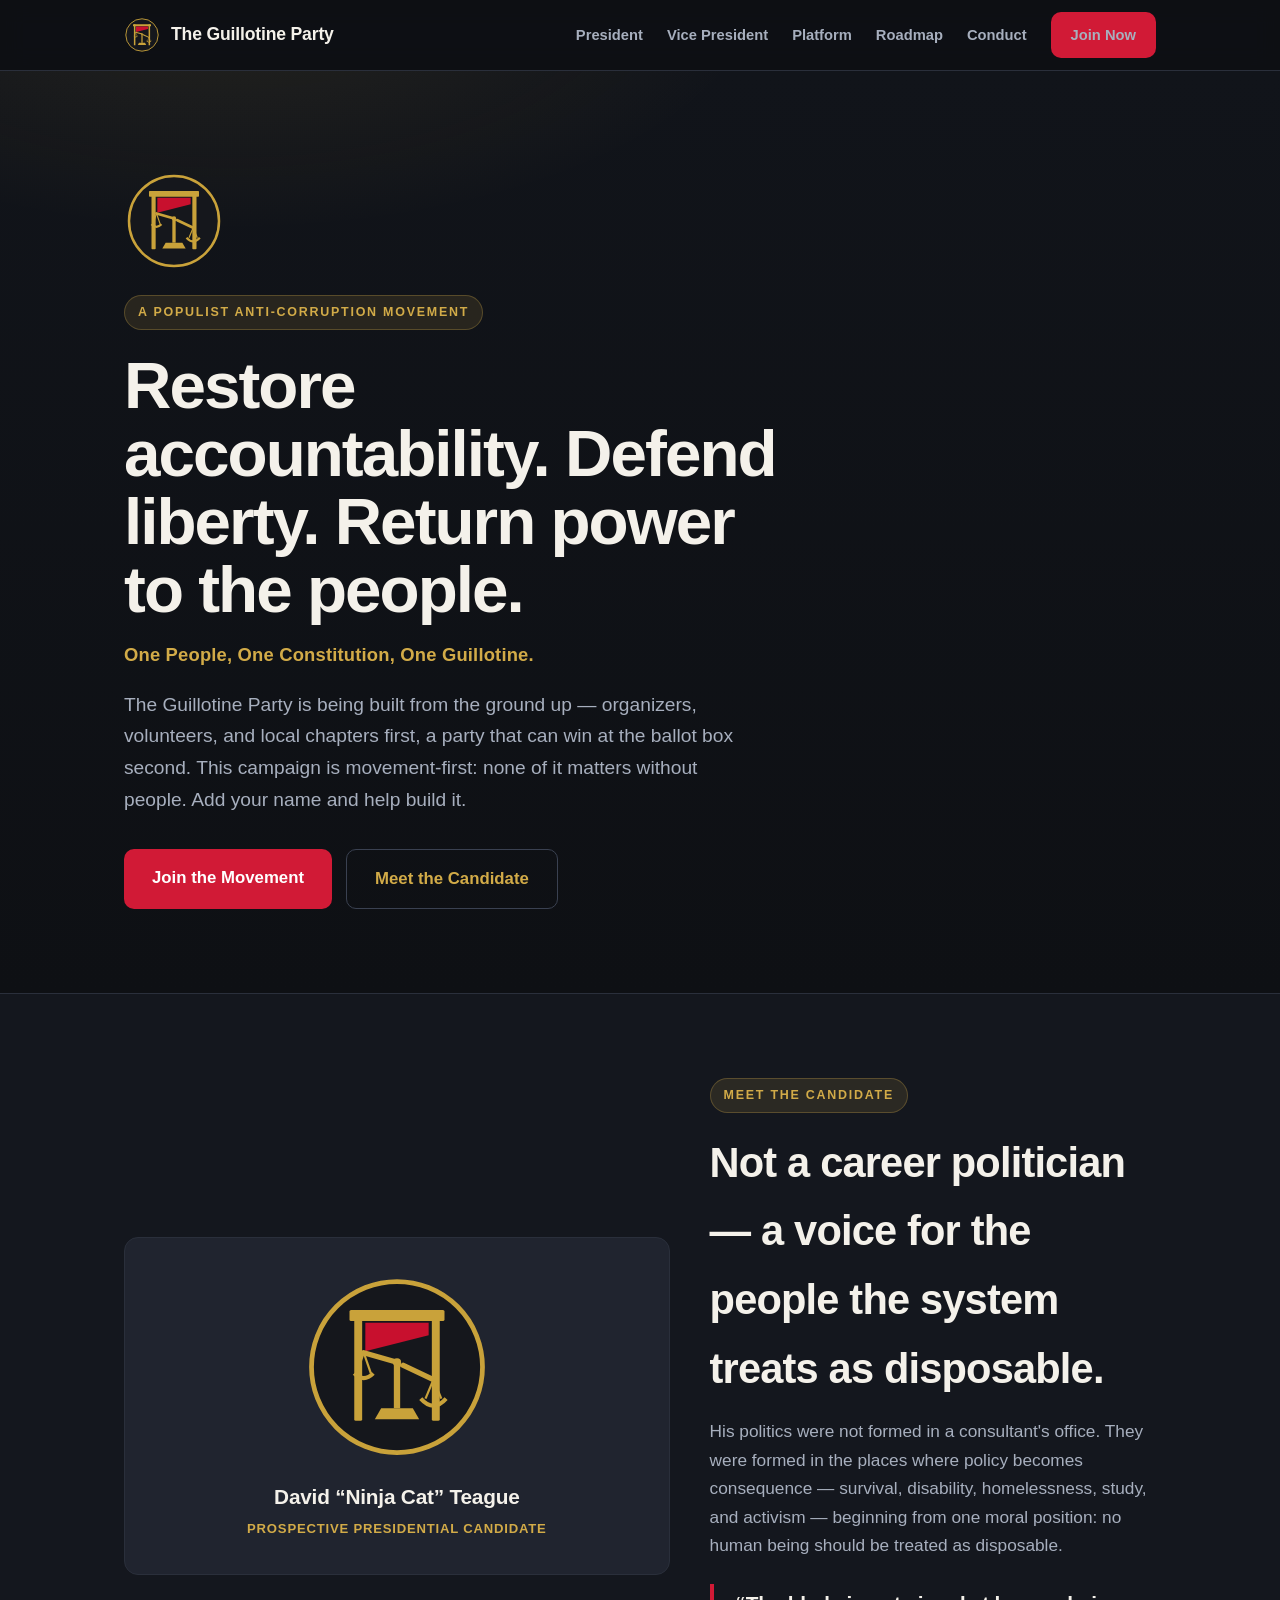
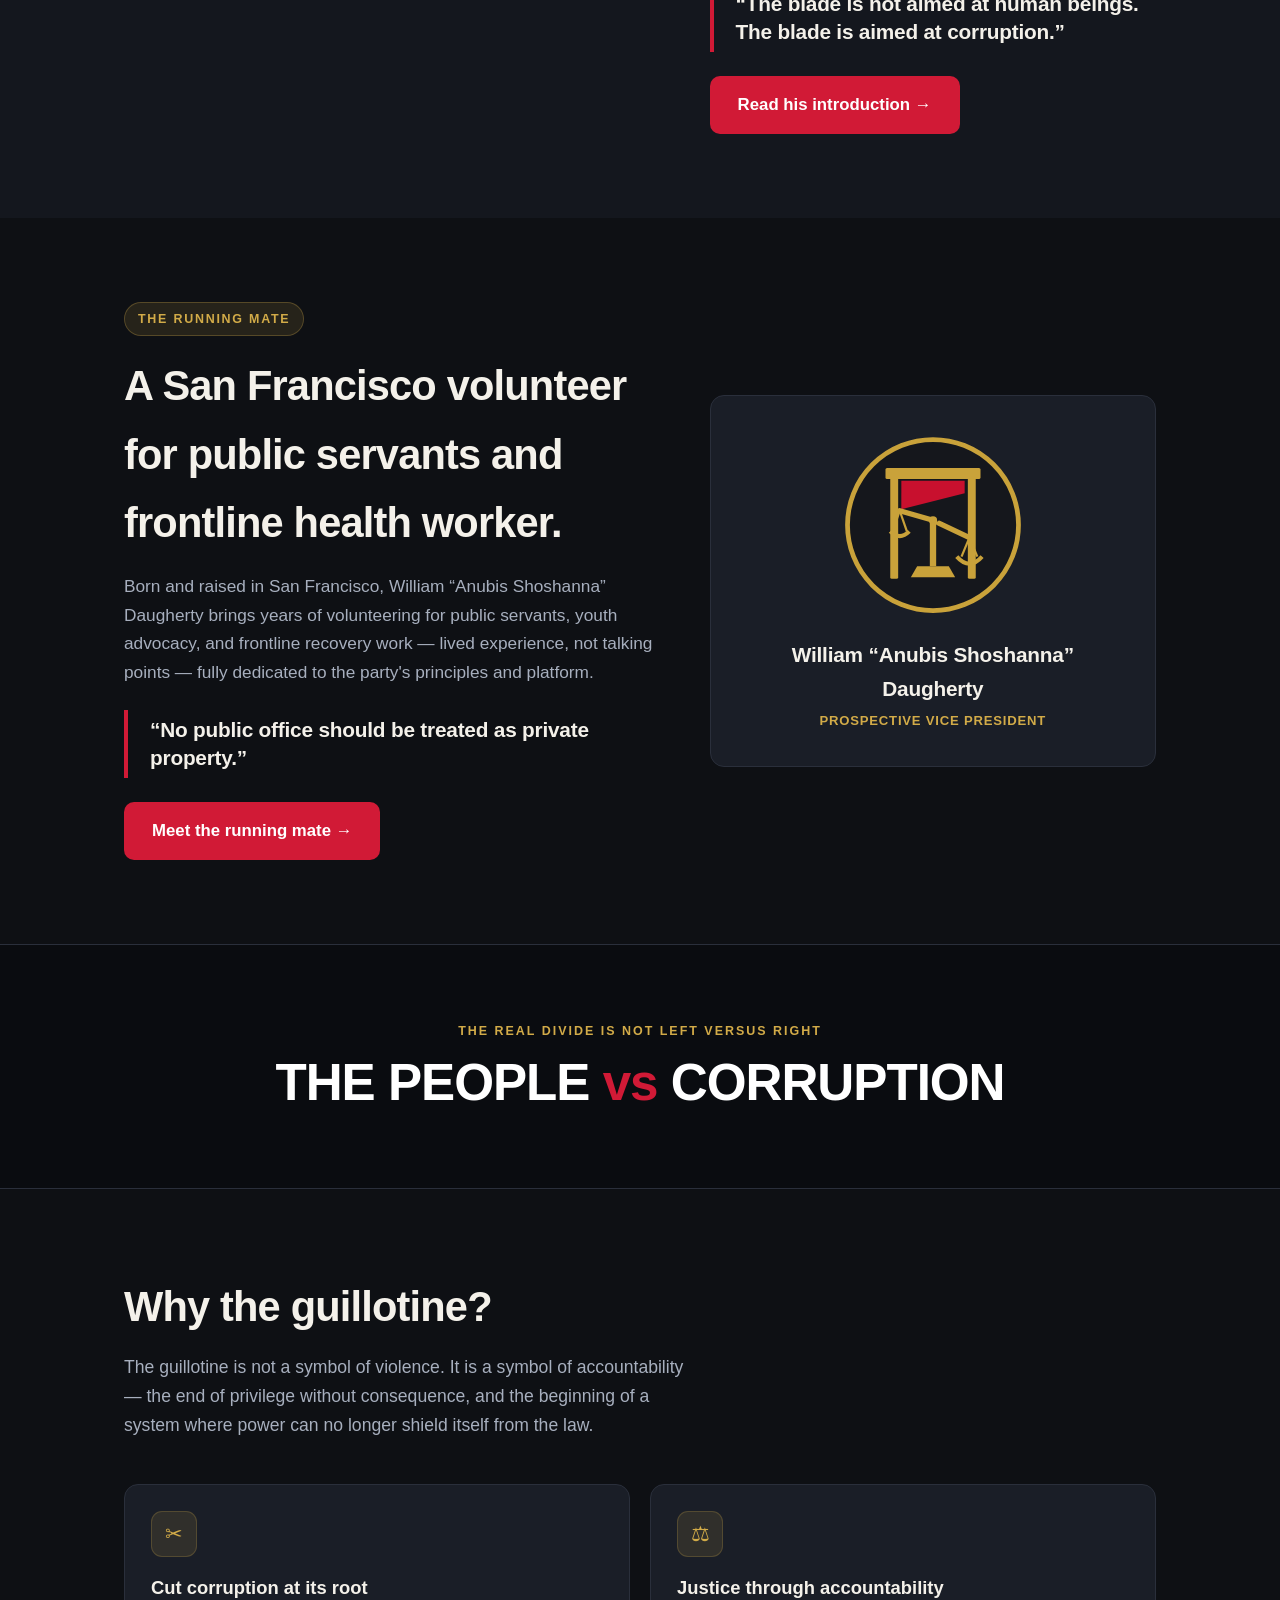
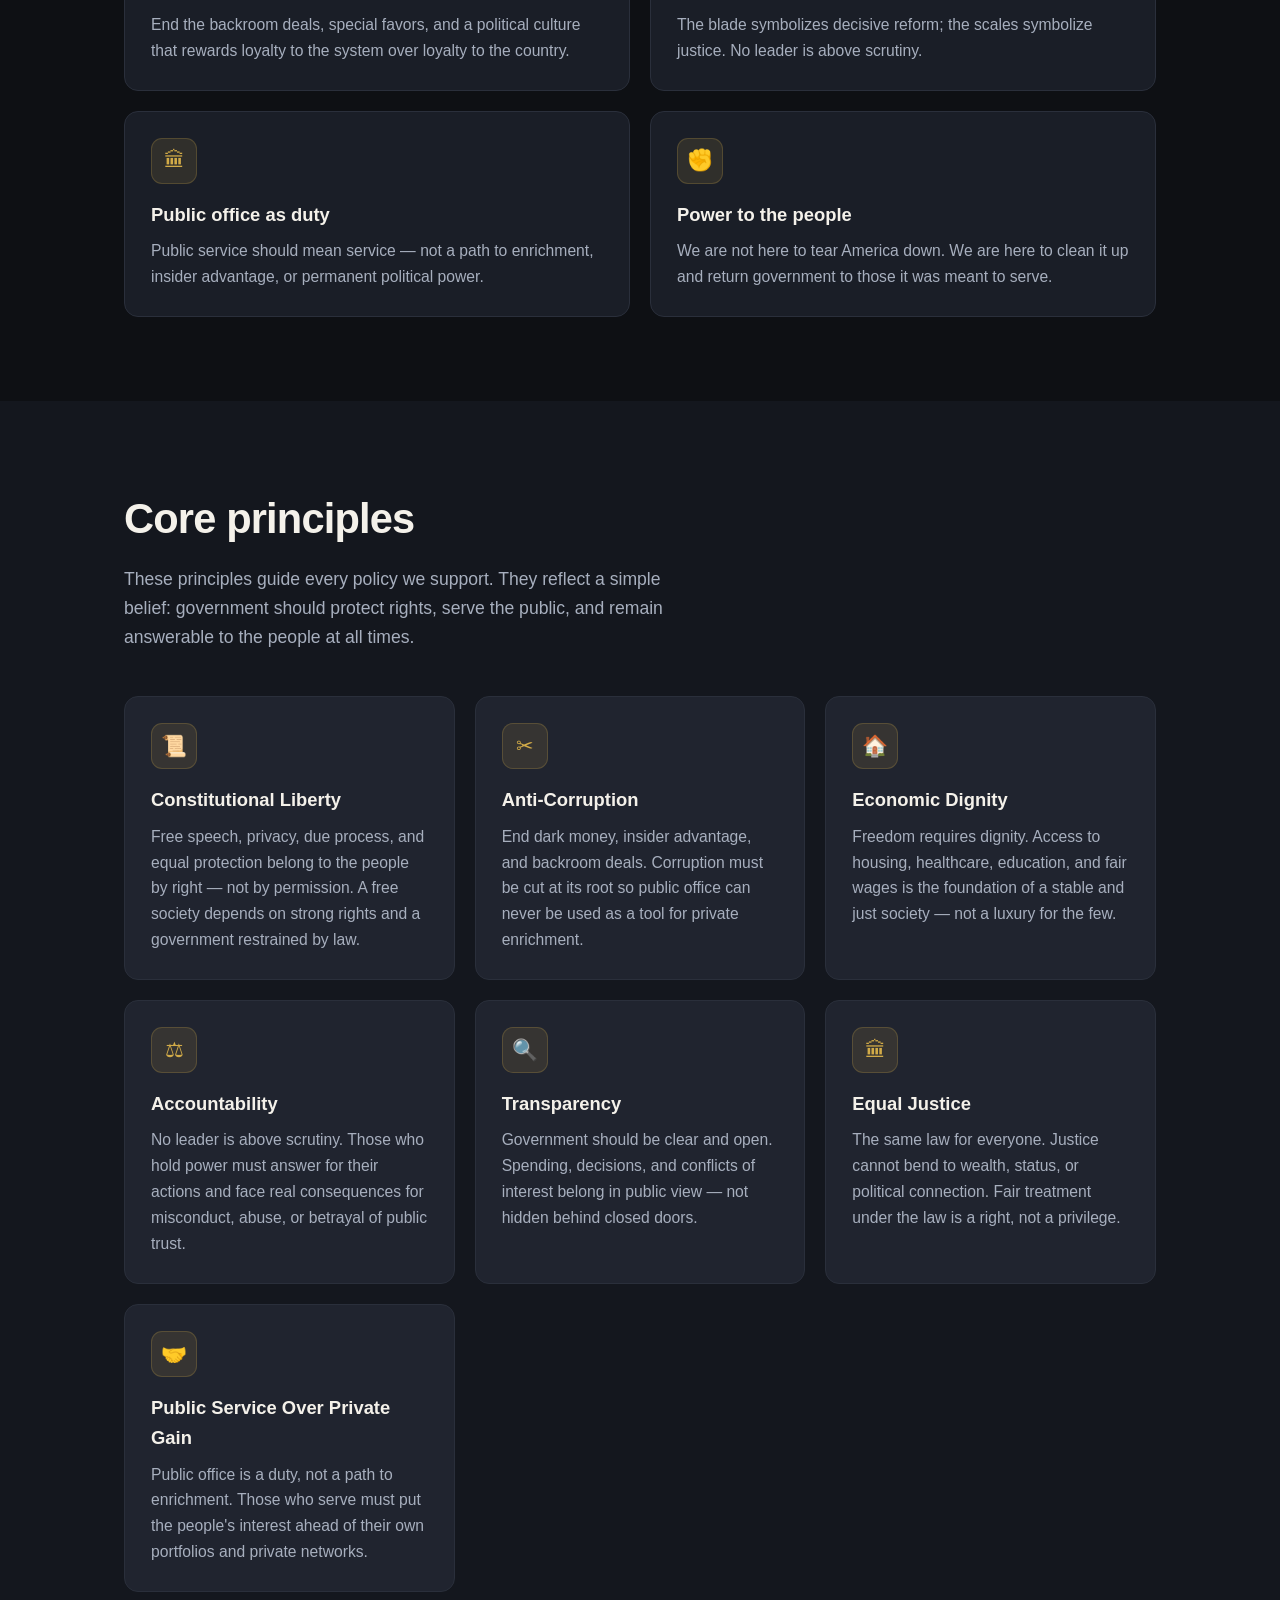
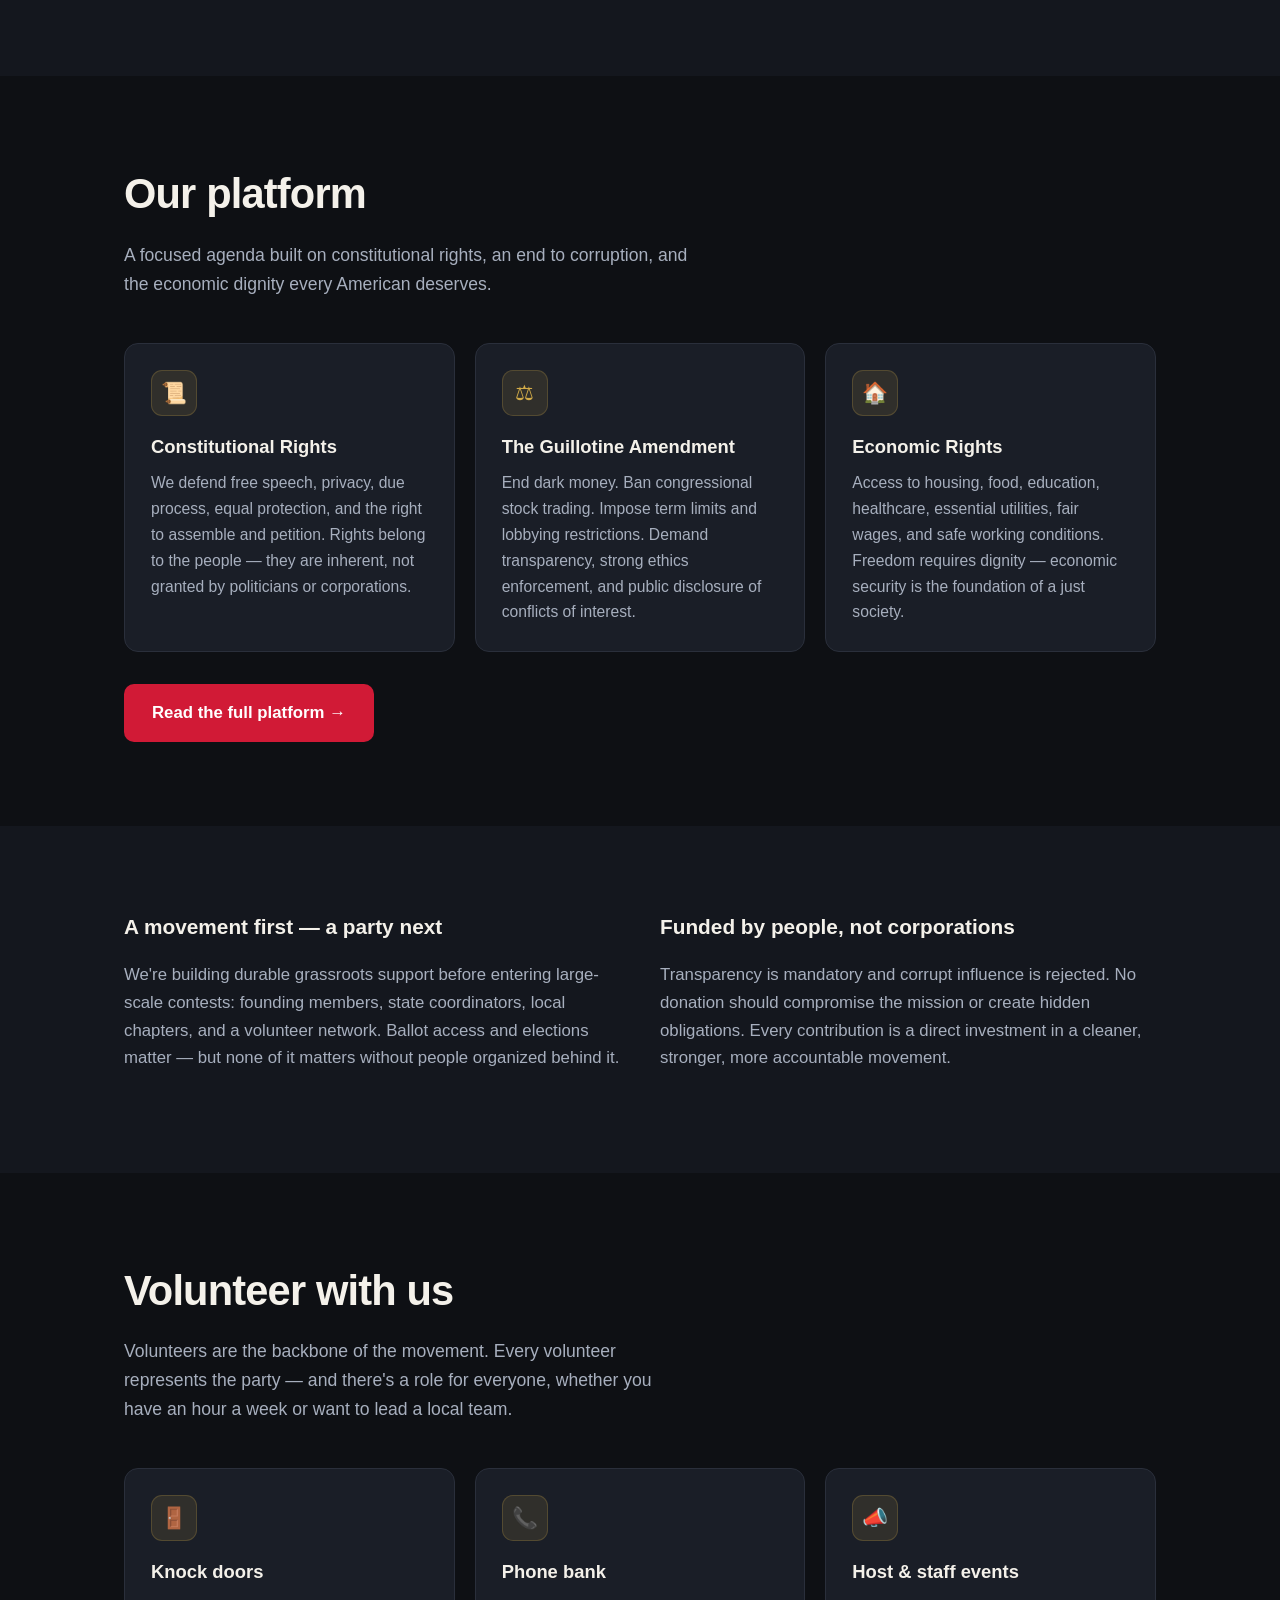
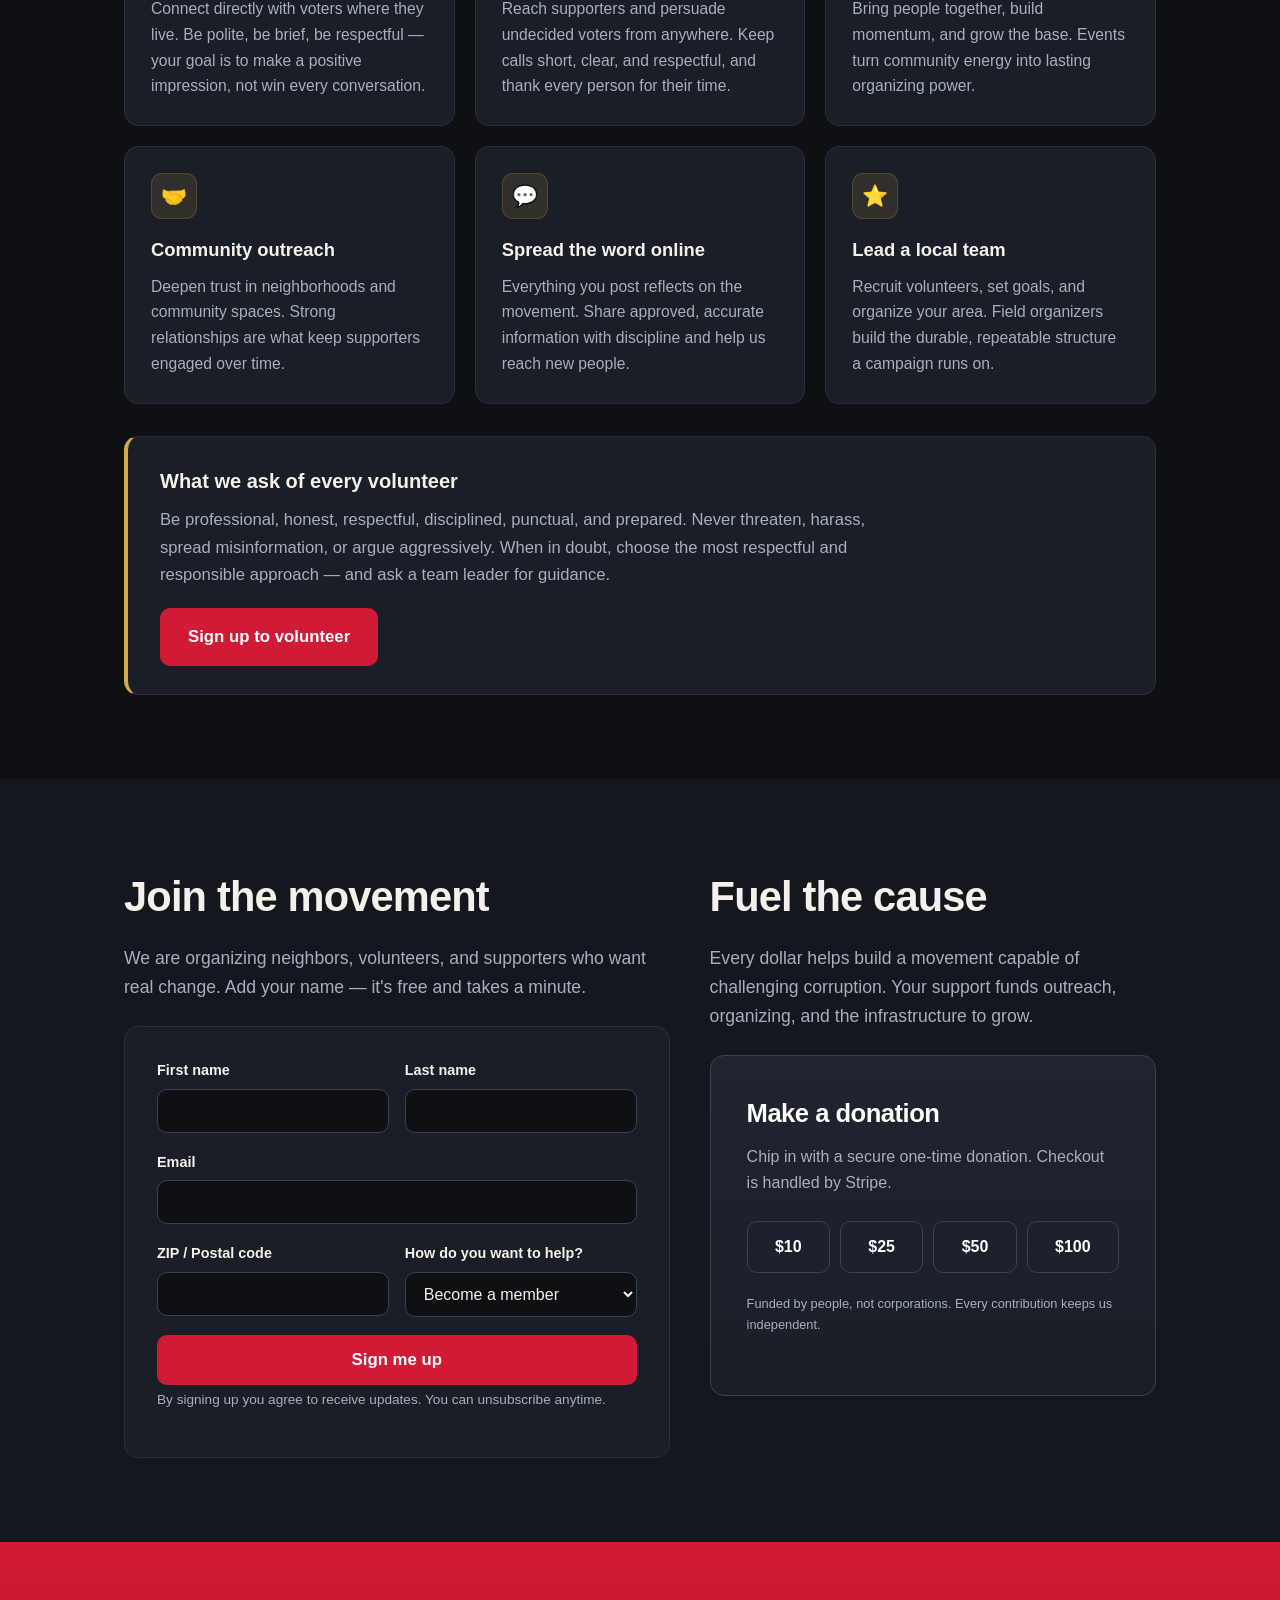
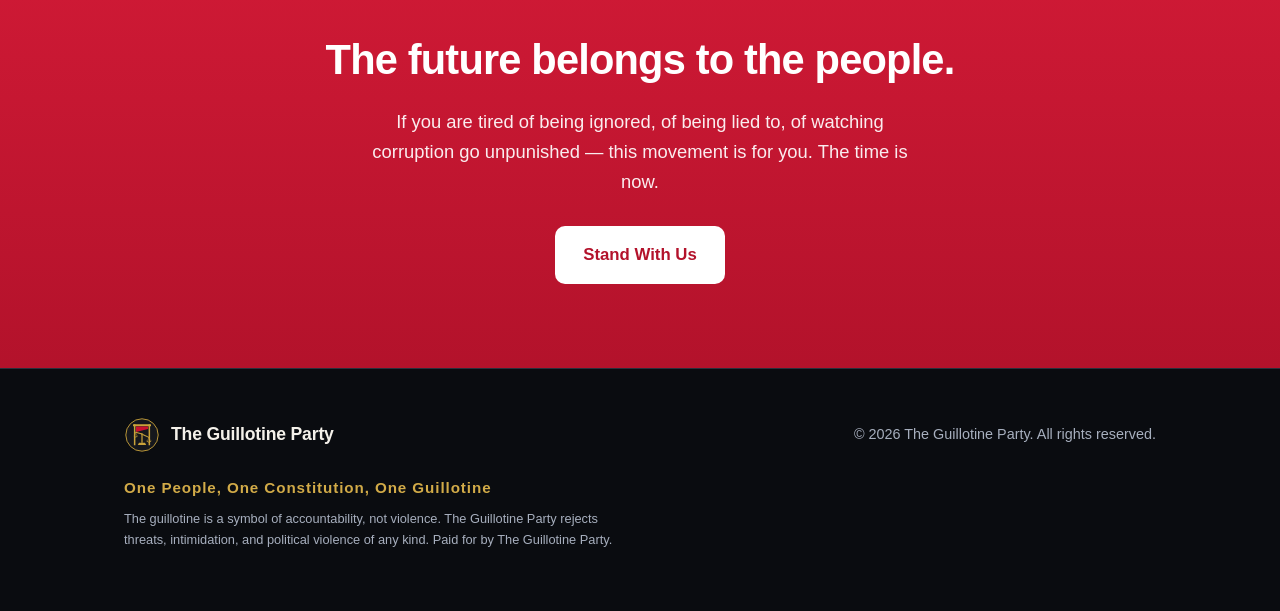
==== commit 415600d4: "Add Stripe donation buttons to homepage" ====
--- a/index.html
+++ b/index.html
@@ -283,16 +283,14 @@
           <p>Every dollar helps build a movement capable of challenging corruption. Your support funds outreach, organizing, and the infrastructure to grow.</p>
         </div>
         <div class="donate-panel">
-          <span class="soon-badge">Coming soon</span>
-          <h3>Donations open soon</h3>
-          <p>We're setting up secure donation processing. Add your name today and you'll be the first to know when giving goes live.</p>
+          <h3>Make a donation</h3>
+          <p>Chip in with a secure one-time donation. Checkout is handled by Stripe.</p>
           <div class="amounts">
-            <span>$10</span>
-            <span>$25</span>
-            <span>$50</span>
-            <span>$100</span>
+            <a href="https://buy.stripe.com/bJeeVednFcRU3WF2pH2sM00" target="_blank" rel="noopener">$10</a>
+            <a href="https://buy.stripe.com/28E9AUcjBf022SBe8p2sM01" target="_blank" rel="noopener">$25</a>
+            <a href="https://buy.stripe.com/9B69AUcjBdVYctbd4l2sM02" target="_blank" rel="noopener">$50</a>
+            <a href="https://buy.stripe.com/14A3cw6Zh6tw3WF3tL2sM03" target="_blank" rel="noopener">$100</a>
           </div>
-          <a href="#join" class="btn btn-primary btn-lg">Notify Me</a>
           <p class="donate-small">Funded by people, not corporations. Every contribution keeps us independent.</p>
         </div>
       </div>
